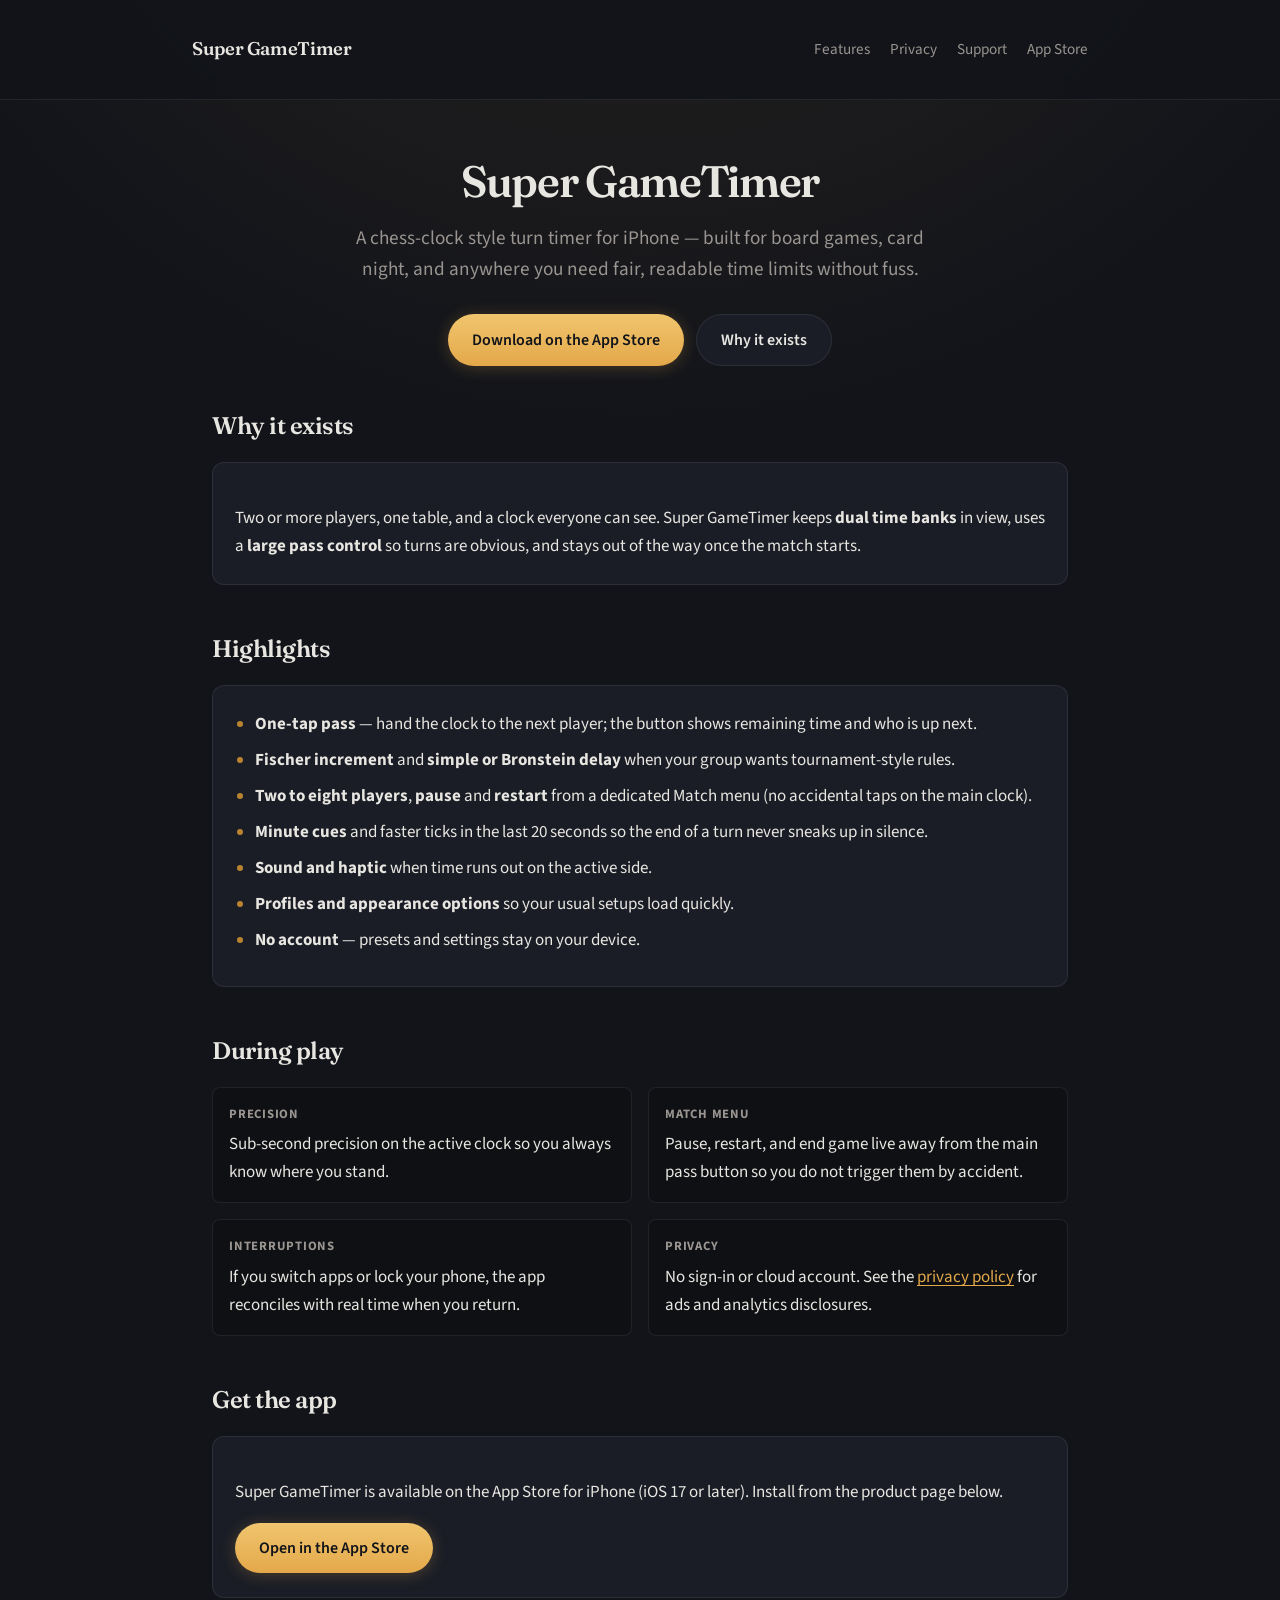
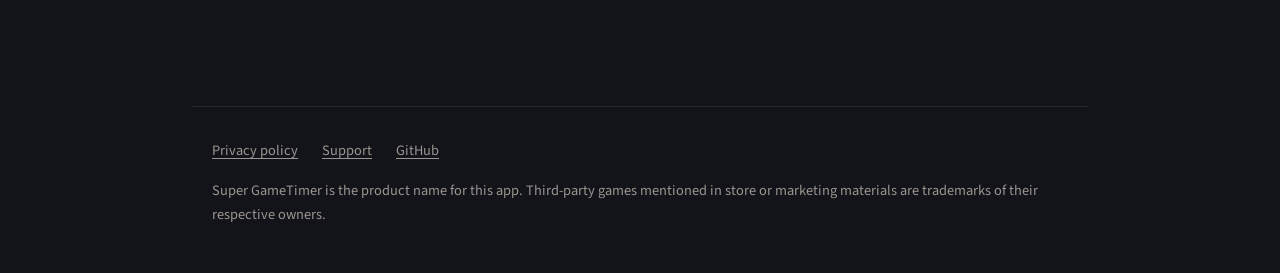
==== MARKETING.html @ 2188ed33 "Documentation" ====
<!DOCTYPE html>
<html lang="en-US">
  <head>
    <meta charset="utf-8" />
    <meta name="viewport" content="width=device-width, initial-scale=1" />
    <title>Super GameTimer — Chess-style turn timer for iPhone</title>
    <meta
      name="description"
      content="Super GameTimer is a native iPhone turn timer for board games: dual clocks, one-tap pass, Fischer increment and delay, 2–8 players, profiles, and audio cues. No sign-in required."
    />
    <meta
      name="keywords"
      content="Super GameTimer, chess clock, turn timer, board game timer, Fischer clock, delay, Bronstein, iPhone, iOS, bridge, Go, Scrabble"
    />
    <link rel="canonical" href="https://devsurge.github.io/MARKETING.html" />
    <meta name="robots" content="index,follow" />
    <meta name="author" content="DevSurge" />

    <meta property="og:type" content="website" />
    <meta property="og:site_name" content="Super GameTimer" />
    <meta property="og:title" content="Super GameTimer — Chess-style turn timer for iPhone" />
    <meta
      property="og:description"
      content="Dual clocks, one-tap pass, Fischer and delay modes, up to eight players, profiles, and cues tuned for game night. Free on the App Store."
    />
    <meta property="og:url" content="https://devsurge.github.io/MARKETING.html" />
    <meta property="og:locale" content="en_US" />

    <meta name="twitter:card" content="summary_large_image" />
    <meta name="twitter:title" content="Super GameTimer — Chess-style turn timer for iPhone" />
    <meta
      name="twitter:description"
      content="Dual clocks, one-tap pass, Fischer and delay, 2–8 players. Native iPhone app — no sign-in."
    />

    <link rel="preconnect" href="https://fonts.googleapis.com" />
    <link rel="preconnect" href="https://fonts.gstatic.com" crossorigin />
    <link
      href="https://fonts.googleapis.com/css2?family=Fraunces:opsz,wght@9..144,600&family=Source+Sans+3:wght@400;600&display=swap"
      rel="stylesheet"
    />
    <link rel="stylesheet" href="/assets/styles.css" />

    <script type="application/ld+json">
      {
        "@context": "https://schema.org",
        "@type": "MobileApplication",
        "name": "Super GameTimer",
        "operatingSystem": "iOS 17",
        "applicationCategory": "UtilitiesApplication",
        "offers": {
          "@type": "Offer",
          "price": "0",
          "priceCurrency": "USD"
        },
        "description": "Native iPhone turn timer for board games and chess-clock style play. Dual time banks, one-tap pass, Fischer increment, simple or Bronstein delay, two to eight players, pause and restart, profiles, minute cues, and sound plus haptic when time expires. No account required.",
        "downloadUrl": "https://apps.apple.com/us/app/super-gametimer/id6761938382",
        "installUrl": "https://apps.apple.com/us/app/super-gametimer/id6761938382",
        "softwareVersion": "1.0",
        "author": {
          "@type": "Organization",
          "name": "DevSurge"
        }
      }
    </script>
    <script type="application/ld+json">
      {
        "@context": "https://schema.org",
        "@type": "WebSite",
        "name": "Super GameTimer",
        "url": "https://devsurge.github.io/MARKETING.html",
        "description": "Official page for Super GameTimer, a chess-style turn timer for iPhone.",
        "publisher": {
          "@type": "Organization",
          "name": "DevSurge"
        }
      }
    </script>
  </head>
  <body>
    <a class="skip-link" href="#main">Skip to content</a>
    <header class="site-header">
      <div class="site-header__inner">
        <p class="site-title"><a href="/MARKETING.html">Super GameTimer</a></p>
        <nav class="nav" aria-label="Primary">
          <a href="#features">Features</a>
          <a href="/gametimer/PRIVACY.html">Privacy</a>
          <a href="/gametimer/SUPPORT.html">Support</a>
          <a href="https://apps.apple.com/us/app/super-gametimer/id6761938382">App Store</a>
        </nav>
      </div>
    </header>

    <main id="main">
      <article>
        <header class="hero">
          <h1>Super GameTimer</h1>
          <p class="hero__lede">
            A chess-clock style turn timer for iPhone — built for board games, card night, and anywhere you need fair,
            readable time limits without fuss.
          </p>
          <div class="hero__actions">
            <a
              class="btn"
              href="https://apps.apple.com/us/app/super-gametimer/id6761938382"
              rel="noopener noreferrer"
            >
              Download on the App Store
            </a>
            <a class="btn btn--secondary" href="#why">Why it exists</a>
          </div>
        </header>

        <section id="why" aria-labelledby="why-heading">
          <h2 id="why-heading">Why it exists</h2>
          <div class="card">
            <p>
              Two or more players, one table, and a clock everyone can see. Super GameTimer keeps
              <strong>dual time banks</strong> in view, uses a <strong>large pass control</strong> so turns are obvious,
              and stays out of the way once the match starts.
            </p>
          </div>
        </section>

        <section id="features" aria-labelledby="features-heading">
          <h2 id="features-heading">Highlights</h2>
          <div class="card">
            <ul class="feature-list">
              <li>
                <strong>One-tap pass</strong> — hand the clock to the next player; the button shows remaining time and who
                is up next.
              </li>
              <li>
                <strong>Fischer increment</strong> and <strong>simple or Bronstein delay</strong> when your group wants
                tournament-style rules.
              </li>
              <li>
                <strong>Two to eight players</strong>, <strong>pause</strong> and <strong>restart</strong> from a
                dedicated Match menu (no accidental taps on the main clock).
              </li>
              <li>
                <strong>Minute cues</strong> and faster ticks in the last 20 seconds so the end of a turn never sneaks up
                in silence.
              </li>
              <li><strong>Sound and haptic</strong> when time runs out on the active side.</li>
              <li><strong>Profiles and appearance options</strong> so your usual setups load quickly.</li>
              <li><strong>No account</strong> — presets and settings stay on your device.</li>
            </ul>
          </div>
        </section>

        <section aria-labelledby="play-heading">
          <h2 id="play-heading">During play</h2>
          <div class="meta-grid">
            <div class="meta-item">
              <strong>Precision</strong>
              Sub-second precision on the active clock so you always know where you stand.
            </div>
            <div class="meta-item">
              <strong>Match menu</strong>
              Pause, restart, and end game live away from the main pass button so you do not trigger them by accident.
            </div>
            <div class="meta-item">
              <strong>Interruptions</strong>
              If you switch apps or lock your phone, the app reconciles with real time when you return.
            </div>
            <div class="meta-item">
              <strong>Privacy</strong>
              No sign-in or cloud account. See the <a href="/gametimer/PRIVACY.html">privacy policy</a> for ads and
              analytics disclosures.
            </div>
          </div>
        </section>

        <section aria-labelledby="get-heading">
          <h2 id="get-heading">Get the app</h2>
          <div class="card">
            <p>
              Super GameTimer is available on the App Store for iPhone (iOS 17 or later). Install from the product page
              below.
            </p>
            <p style="margin-bottom: 0">
              <a
                class="btn"
                href="https://apps.apple.com/us/app/super-gametimer/id6761938382"
                rel="noopener noreferrer"
              >
                Open in the App Store
              </a>
            </p>
          </div>
        </section>
      </article>
    </main>

    <footer class="site-footer">
      <div class="site-footer__links">
        <a href="/gametimer/PRIVACY.html">Privacy policy</a>
        <a href="/gametimer/SUPPORT.html">Support</a>
        <a href="https://github.com/devsurge/ios-public" rel="noopener noreferrer">GitHub</a>
      </div>
      <p>Super GameTimer is the product name for this app. Third-party games mentioned in store or marketing materials are trademarks of their respective owners.</p>
    </footer>
  </body>
</html>
---- assets/styles.css ----
/* Super GameTimer — GitHub Pages */
:root {
  --bg: #12141a;
  --bg-elevated: #1a1d26;
  --text: #e8e6e1;
  --muted: #9a9590;
  --accent: #e4a84a;
  --accent-dim: #b8832e;
  --border: rgba(255, 255, 255, 0.08);
  --radius: 12px;
  --max: 42rem;
  --font-sans: "Source Sans 3", system-ui, -apple-system, sans-serif;
  --font-display: "Fraunces", Georgia, "Times New Roman", serif;
}

*,
*::before,
*::after {
  box-sizing: border-box;
}

html {
  scroll-behavior: smooth;
}

body {
  margin: 0;
  font-family: var(--font-sans);
  font-size: 1.0625rem;
  line-height: 1.65;
  color: var(--text);
  background: var(--bg);
  background-image: radial-gradient(
    ellipse 120% 80% at 50% -20%,
    rgba(228, 168, 74, 0.12),
    transparent 55%
  );
}

.skip-link {
  position: absolute;
  left: -9999px;
  z-index: 999;
  padding: 0.5rem 1rem;
  background: var(--accent);
  color: var(--bg);
  font-weight: 600;
}

.skip-link:focus {
  left: 1rem;
  top: 1rem;
}

a {
  color: var(--accent);
  text-decoration-thickness: 1px;
  text-underline-offset: 3px;
}

a:hover {
  color: #f0c56e;
}

.site-header {
  border-bottom: 1px solid var(--border);
  padding: 1rem 1.25rem;
  position: sticky;
  top: 0;
  background: rgba(18, 20, 26, 0.92);
  backdrop-filter: blur(10px);
  z-index: 10;
}

.site-header__inner {
  max-width: 56rem;
  margin: 0 auto;
  display: flex;
  flex-wrap: wrap;
  align-items: center;
  justify-content: space-between;
  gap: 1rem;
}

.site-title {
  font-family: var(--font-display);
  font-weight: 600;
  font-size: 1.15rem;
  letter-spacing: -0.02em;
}

.site-title a {
  color: var(--text);
  text-decoration: none;
}

.site-title a:hover {
  color: var(--accent);
}

.nav {
  display: flex;
  flex-wrap: wrap;
  gap: 0.75rem 1.25rem;
  font-size: 0.95rem;
}

.nav a {
  color: var(--muted);
  text-decoration: none;
}

.nav a:hover {
  color: var(--accent);
}

main {
  max-width: 56rem;
  margin: 0 auto;
  padding: 2.5rem 1.25rem 4rem;
}

.hero {
  text-align: center;
  padding: 1rem 0 2.5rem;
}

.hero h1 {
  font-family: var(--font-display);
  font-size: clamp(2rem, 5vw, 2.75rem);
  font-weight: 600;
  line-height: 1.15;
  letter-spacing: -0.03em;
  margin: 0 0 1rem;
}

.hero__lede {
  font-size: 1.2rem;
  color: var(--muted);
  max-width: 36rem;
  margin: 0 auto 1.75rem;
}

.btn {
  display: inline-flex;
  align-items: center;
  justify-content: center;
  gap: 0.5rem;
  padding: 0.75rem 1.5rem;
  font-family: var(--font-sans);
  font-size: 1rem;
  font-weight: 600;
  color: var(--bg);
  background: linear-gradient(180deg, #f0c56e 0%, var(--accent) 100%);
  border: none;
  border-radius: 999px;
  text-decoration: none;
  box-shadow: 0 2px 16px rgba(228, 168, 74, 0.25);
  transition: transform 0.15s ease, box-shadow 0.15s ease;
}

.btn:hover {
  color: var(--bg);
  transform: translateY(-1px);
  box-shadow: 0 4px 24px rgba(228, 168, 74, 0.35);
}

.btn:focus-visible {
  outline: 2px solid var(--accent);
  outline-offset: 3px;
}

.btn--secondary {
  background: var(--bg-elevated);
  color: var(--text);
  border: 1px solid var(--border);
  box-shadow: none;
}

.btn--secondary:hover {
  border-color: var(--accent-dim);
  color: var(--accent);
}

.hero__actions {
  display: flex;
  flex-wrap: wrap;
  gap: 0.75rem;
  justify-content: center;
}

section {
  margin-bottom: 2.75rem;
}

section h2 {
  font-family: var(--font-display);
  font-size: 1.5rem;
  font-weight: 600;
  margin: 0 0 1rem;
  letter-spacing: -0.02em;
}

.card {
  background: var(--bg-elevated);
  border: 1px solid var(--border);
  border-radius: var(--radius);
  padding: 1.5rem 1.35rem;
}

.card p:last-child {
  margin-bottom: 0;
}

ul.feature-list {
  margin: 0;
  padding-left: 1.25rem;
}

ul.feature-list li {
  margin-bottom: 0.5rem;
}

ul.feature-list li::marker {
  color: var(--accent-dim);
}

.meta-grid {
  display: grid;
  gap: 1rem;
}

@media (min-width: 540px) {
  .meta-grid {
    grid-template-columns: 1fr 1fr;
  }
}

.meta-item {
  padding: 1rem;
  background: rgba(0, 0, 0, 0.2);
  border-radius: 8px;
  border: 1px solid var(--border);
}

.meta-item strong {
  display: block;
  font-size: 0.8rem;
  text-transform: uppercase;
  letter-spacing: 0.06em;
  color: var(--muted);
  margin-bottom: 0.35rem;
}

.site-footer {
  border-top: 1px solid var(--border);
  padding: 2rem 1.25rem;
  max-width: 56rem;
  margin: 0 auto;
  font-size: 0.9rem;
  color: var(--muted);
}

.site-footer__links {
  display: flex;
  flex-wrap: wrap;
  gap: 1rem 1.5rem;
  margin-bottom: 1rem;
}

.site-footer a {
  color: var(--muted);
}

.site-footer a:hover {
  color: var(--accent);
}

/* Legal / inner pages */
.prose {
  max-width: var(--max);
}

.prose h1 {
  font-family: var(--font-display);
  font-size: 2rem;
  margin-top: 0;
}

.prose h2 {
  font-family: var(--font-display);
  font-size: 1.35rem;
  margin-top: 2rem;
}

.prose h3 {
  font-size: 1.1rem;
  margin-top: 1.5rem;
}

.prose hr {
  border: none;
  border-top: 1px solid var(--border);
  margin: 2rem 0;
}

.back-link {
  display: inline-block;
  margin-bottom: 1.5rem;
  font-size: 0.95rem;
}
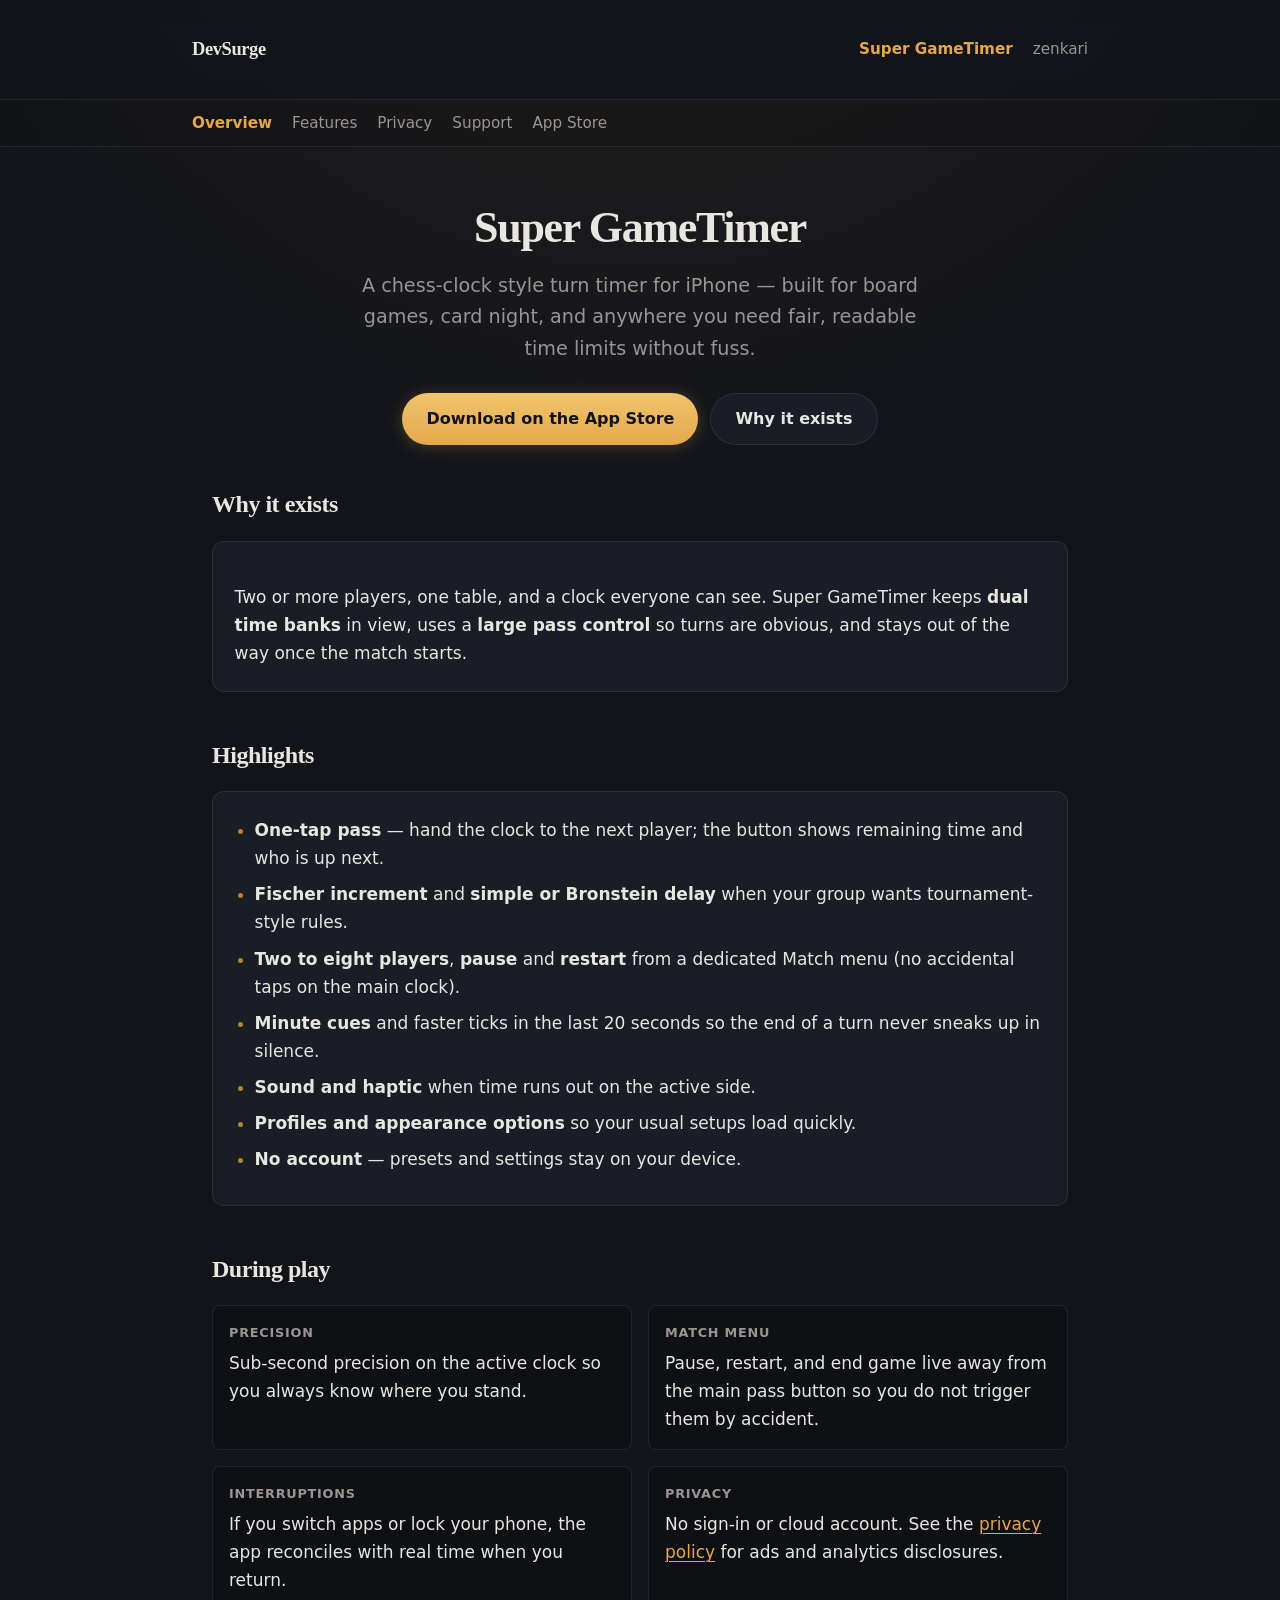
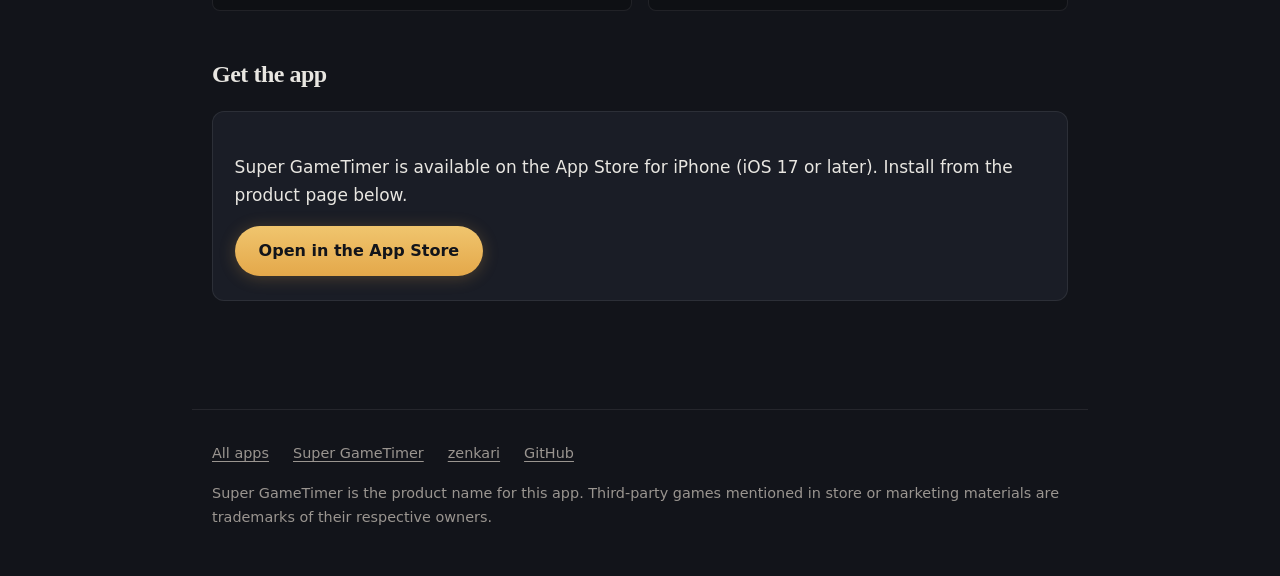
==== commit 7580c178: "Unify site navigation for Super GameTimer and zenkari. Move GameTimer marketing under /gametimer/, a" ====
--- a/MARKETING.html
+++ b/MARKETING.html
@@ -3,203 +3,15 @@
   <head>
     <meta charset="utf-8" />
     <meta name="viewport" content="width=device-width, initial-scale=1" />
-    <title>Super GameTimer — Chess-style turn timer for iPhone</title>
-    <meta
-      name="description"
-      content="Super GameTimer is a native iPhone turn timer for board games: dual clocks, one-tap pass, Fischer increment and delay, 2–8 players, profiles, and audio cues. No sign-in required."
-    />
-    <meta
-      name="keywords"
-      content="Super GameTimer, chess clock, turn timer, board game timer, Fischer clock, delay, Bronstein, iPhone, iOS, bridge, Go, Scrabble"
-    />
-    <link rel="canonical" href="https://devsurge.github.io/MARKETING.html" />
+    <script src="/assets/analytics-config.js"></script>
+    <script src="/assets/analytics.js"></script>
+    <title>Super GameTimer</title>
+    <link rel="canonical" href="https://devsurge.github.io/gametimer/MARKETING.html" />
+    <meta http-equiv="refresh" content="0; url=gametimer/MARKETING.html" />
     <meta name="robots" content="index,follow" />
-    <meta name="author" content="DevSurge" />
-
-    <meta property="og:type" content="website" />
-    <meta property="og:site_name" content="Super GameTimer" />
-    <meta property="og:title" content="Super GameTimer — Chess-style turn timer for iPhone" />
-    <meta
-      property="og:description"
-      content="Dual clocks, one-tap pass, Fischer and delay modes, up to eight players, profiles, and cues tuned for game night. Free on the App Store."
-    />
-    <meta property="og:url" content="https://devsurge.github.io/MARKETING.html" />
-    <meta property="og:locale" content="en_US" />
-
-    <meta name="twitter:card" content="summary_large_image" />
-    <meta name="twitter:title" content="Super GameTimer — Chess-style turn timer for iPhone" />
-    <meta
-      name="twitter:description"
-      content="Dual clocks, one-tap pass, Fischer and delay, 2–8 players. Native iPhone app — no sign-in."
-    />
-
-    <link rel="preconnect" href="https://fonts.googleapis.com" />
-    <link rel="preconnect" href="https://fonts.gstatic.com" crossorigin />
-    <link
-      href="https://fonts.googleapis.com/css2?family=Fraunces:opsz,wght@9..144,600&family=Source+Sans+3:wght@400;600&display=swap"
-      rel="stylesheet"
-    />
-    <link rel="stylesheet" href="/assets/styles.css" />
-
-    <script type="application/ld+json">
-      {
-        "@context": "https://schema.org",
-        "@type": "MobileApplication",
-        "name": "Super GameTimer",
-        "operatingSystem": "iOS 17",
-        "applicationCategory": "UtilitiesApplication",
-        "offers": {
-          "@type": "Offer",
-          "price": "0",
-          "priceCurrency": "USD"
-        },
-        "description": "Native iPhone turn timer for board games and chess-clock style play. Dual time banks, one-tap pass, Fischer increment, simple or Bronstein delay, two to eight players, pause and restart, profiles, minute cues, and sound plus haptic when time expires. No account required.",
-        "downloadUrl": "https://apps.apple.com/us/app/super-gametimer/id6761938382",
-        "installUrl": "https://apps.apple.com/us/app/super-gametimer/id6761938382",
-        "softwareVersion": "1.0",
-        "author": {
-          "@type": "Organization",
-          "name": "DevSurge"
-        }
-      }
-    </script>
-    <script type="application/ld+json">
-      {
-        "@context": "https://schema.org",
-        "@type": "WebSite",
-        "name": "Super GameTimer",
-        "url": "https://devsurge.github.io/MARKETING.html",
-        "description": "Official page for Super GameTimer, a chess-style turn timer for iPhone.",
-        "publisher": {
-          "@type": "Organization",
-          "name": "DevSurge"
-        }
-      }
-    </script>
   </head>
   <body>
-    <a class="skip-link" href="#main">Skip to content</a>
-    <header class="site-header">
-      <div class="site-header__inner">
-        <p class="site-title"><a href="/MARKETING.html">Super GameTimer</a></p>
-        <nav class="nav" aria-label="Primary">
-          <a href="#features">Features</a>
-          <a href="/gametimer/PRIVACY.html">Privacy</a>
-          <a href="/gametimer/SUPPORT.html">Support</a>
-          <a href="https://apps.apple.com/us/app/super-gametimer/id6761938382">App Store</a>
-        </nav>
-      </div>
-    </header>
-
-    <main id="main">
-      <article>
-        <header class="hero">
-          <h1>Super GameTimer</h1>
-          <p class="hero__lede">
-            A chess-clock style turn timer for iPhone — built for board games, card night, and anywhere you need fair,
-            readable time limits without fuss.
-          </p>
-          <div class="hero__actions">
-            <a
-              class="btn"
-              href="https://apps.apple.com/us/app/super-gametimer/id6761938382"
-              rel="noopener noreferrer"
-            >
-              Download on the App Store
-            </a>
-            <a class="btn btn--secondary" href="#why">Why it exists</a>
-          </div>
-        </header>
-
-        <section id="why" aria-labelledby="why-heading">
-          <h2 id="why-heading">Why it exists</h2>
-          <div class="card">
-            <p>
-              Two or more players, one table, and a clock everyone can see. Super GameTimer keeps
-              <strong>dual time banks</strong> in view, uses a <strong>large pass control</strong> so turns are obvious,
-              and stays out of the way once the match starts.
-            </p>
-          </div>
-        </section>
-
-        <section id="features" aria-labelledby="features-heading">
-          <h2 id="features-heading">Highlights</h2>
-          <div class="card">
-            <ul class="feature-list">
-              <li>
-                <strong>One-tap pass</strong> — hand the clock to the next player; the button shows remaining time and who
-                is up next.
-              </li>
-              <li>
-                <strong>Fischer increment</strong> and <strong>simple or Bronstein delay</strong> when your group wants
-                tournament-style rules.
-              </li>
-              <li>
-                <strong>Two to eight players</strong>, <strong>pause</strong> and <strong>restart</strong> from a
-                dedicated Match menu (no accidental taps on the main clock).
-              </li>
-              <li>
-                <strong>Minute cues</strong> and faster ticks in the last 20 seconds so the end of a turn never sneaks up
-                in silence.
-              </li>
-              <li><strong>Sound and haptic</strong> when time runs out on the active side.</li>
-              <li><strong>Profiles and appearance options</strong> so your usual setups load quickly.</li>
-              <li><strong>No account</strong> — presets and settings stay on your device.</li>
-            </ul>
-          </div>
-        </section>
-
-        <section aria-labelledby="play-heading">
-          <h2 id="play-heading">During play</h2>
-          <div class="meta-grid">
-            <div class="meta-item">
-              <strong>Precision</strong>
-              Sub-second precision on the active clock so you always know where you stand.
-            </div>
-            <div class="meta-item">
-              <strong>Match menu</strong>
-              Pause, restart, and end game live away from the main pass button so you do not trigger them by accident.
-            </div>
-            <div class="meta-item">
-              <strong>Interruptions</strong>
-              If you switch apps or lock your phone, the app reconciles with real time when you return.
-            </div>
-            <div class="meta-item">
-              <strong>Privacy</strong>
-              No sign-in or cloud account. See the <a href="/gametimer/PRIVACY.html">privacy policy</a> for ads and
-              analytics disclosures.
-            </div>
-          </div>
-        </section>
-
-        <section aria-labelledby="get-heading">
-          <h2 id="get-heading">Get the app</h2>
-          <div class="card">
-            <p>
-              Super GameTimer is available on the App Store for iPhone (iOS 17 or later). Install from the product page
-              below.
-            </p>
-            <p style="margin-bottom: 0">
-              <a
-                class="btn"
-                href="https://apps.apple.com/us/app/super-gametimer/id6761938382"
-                rel="noopener noreferrer"
-              >
-                Open in the App Store
-              </a>
-            </p>
-          </div>
-        </section>
-      </article>
-    </main>
-
-    <footer class="site-footer">
-      <div class="site-footer__links">
-        <a href="/gametimer/PRIVACY.html">Privacy policy</a>
-        <a href="/gametimer/SUPPORT.html">Support</a>
-        <a href="https://github.com/devsurge/ios-public" rel="noopener noreferrer">GitHub</a>
-      </div>
-      <p>Super GameTimer is the product name for this app. Third-party games mentioned in store or marketing materials are trademarks of their respective owners.</p>
-    </footer>
+    <p><a href="/gametimer/MARKETING.html">Continue to Super GameTimer</a></p>
+    <p><a href="/">All DevSurge apps</a> · <a href="/zenkari/MARKETING.html">zenkari</a></p>
   </body>
 </html>
